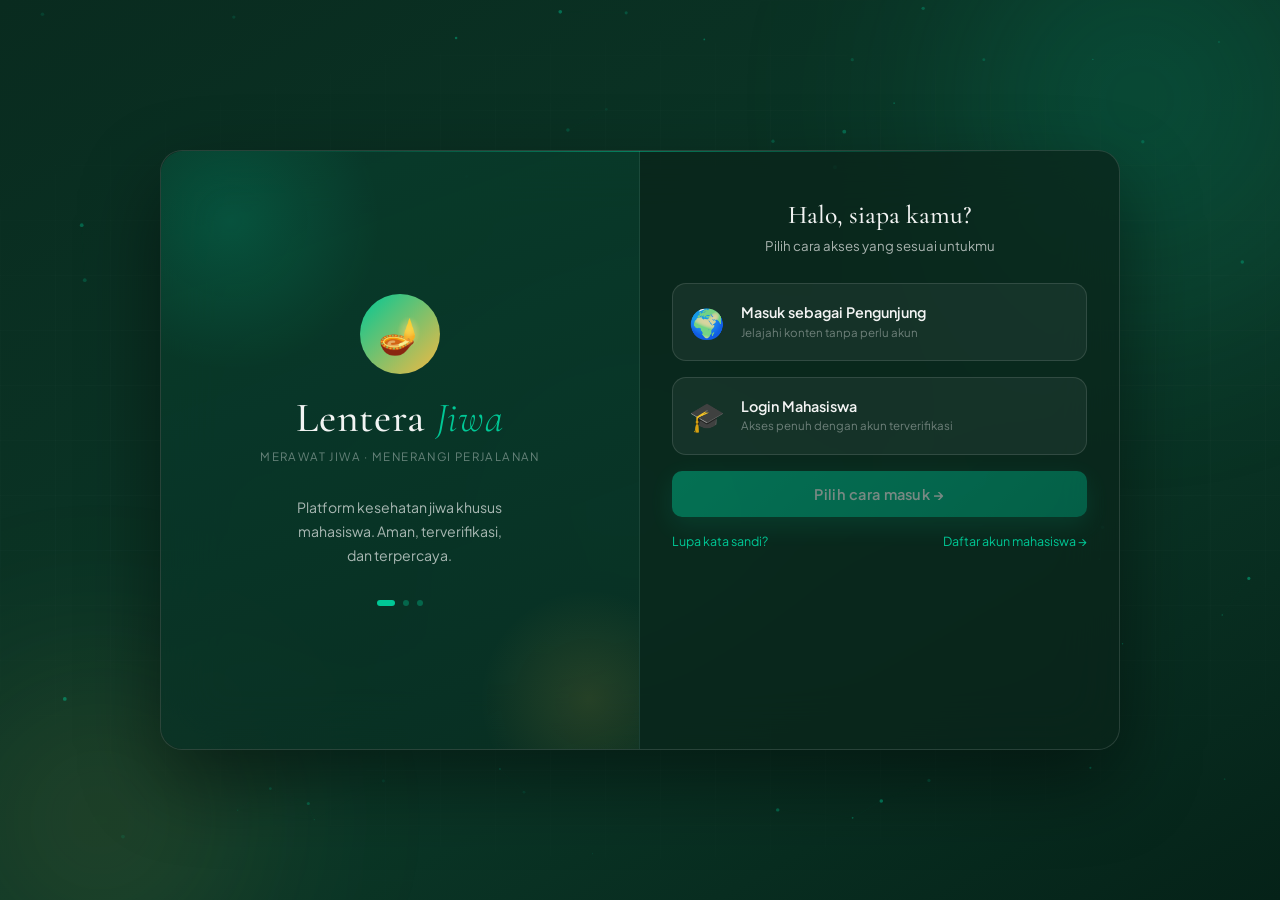
==== login.html @ 8a8cf1cc "Add: sistem auth localStorage - login, register, session" ====
<!DOCTYPE html>
<html lang="id">
<head>
<meta charset="UTF-8">
<meta name="viewport" content="width=device-width, initial-scale=1.0, maximum-scale=1.0">
<title>Lentera Jiwa — Portal Akses</title>
<link href="https://fonts.googleapis.com/css2?family=Cormorant+Garamond:ital,wght@0,300;0,500;0,600;1,300;1,500&family=Plus+Jakarta+Sans:wght@300;400;500;600&display=swap" rel="stylesheet">
<style>
*{box-sizing:border-box;margin:0;padding:0}
:root{
  --g1:#092b1f;--g2:#0b3828;--g3:#052218;
  --teal:#00c896;--teal2:#00a57d;--teal3:#00876a;
  --amber:#f5b942;--amber2:#e8a020;
  --glass:rgba(255,255,255,0.07);
  --glass2:rgba(255,255,255,0.12);
  --glass-border:rgba(255,255,255,0.13);
  --text-w:rgba(255,255,255,0.95);
  --text-w2:rgba(255,255,255,0.65);
  --text-w3:rgba(255,255,255,0.38);
  --inp-bg:rgba(255,255,255,0.07);
  --inp-border:rgba(255,255,255,0.16);
  --err:#ff6b6b;--ok:#4cd9a8;
  --r:22px;--r2:14px;--r3:10px;
  --shadow:0 32px 80px rgba(0,0,0,0.45);
}
html,body{min-height:100%;overflow-x:hidden}
body{font-family:'Plus Jakarta Sans',sans-serif;background:linear-gradient(150deg,var(--g1) 0%,var(--g2) 60%,var(--g3) 100%);min-height:100vh;color:var(--text-w);position:relative}

/* === BACKGROUND ORBS === */
.bg-wrap{position:fixed;inset:0;pointer-events:none;z-index:0;overflow:hidden}
.orb{position:absolute;border-radius:50%;filter:blur(90px);animation:orbF 14s ease-in-out infinite}
.o1{width:560px;height:560px;background:radial-gradient(circle,rgba(0,200,150,0.22),transparent 70%);top:-180px;right:-140px;animation-delay:0s}
.o2{width:420px;height:420px;background:radial-gradient(circle,rgba(245,185,66,0.16),transparent 70%);bottom:-130px;left:-110px;animation-delay:-5s}
.o3{width:320px;height:320px;background:radial-gradient(circle,rgba(0,165,125,0.14),transparent 70%);top:35%;left:35%;animation-delay:-9s}
@keyframes orbF{0%,100%{transform:translate(0,0) scale(1)}40%{transform:translate(40px,-25px) scale(1.06)}75%{transform:translate(-25px,35px) scale(0.96)}}
.grid-bg{position:fixed;inset:0;z-index:0;pointer-events:none;background-image:linear-gradient(rgba(255,255,255,0.022) 1px,transparent 1px),linear-gradient(90deg,rgba(255,255,255,0.022) 1px,transparent 1px);background-size:55px 55px;mask-image:radial-gradient(ellipse 75% 55% at 50% 50%,black 30%,transparent 100%)}
canvas#cvs{position:fixed;inset:0;z-index:0;pointer-events:none}
.leaves{position:fixed;inset:0;pointer-events:none;z-index:0;overflow:hidden}
.leaf{position:absolute;opacity:0;animation:leafDrop linear infinite}
@keyframes leafDrop{0%{opacity:0;transform:translateY(-40px) rotate(0deg) translateX(0)}8%{opacity:0.55}88%{opacity:0.25}100%{opacity:0;transform:translateY(105vh) rotate(380deg) translateX(50px)}}

/* === STAGE === */
.stage{position:relative;z-index:1;min-height:100vh;display:flex;align-items:center;justify-content:center;padding:2rem 1rem}

/* =============================================
   PERBAIKAN UTAMA: LAYOUT PC vs MOBILE
   ============================================= */

/* Mobile default: card kecil terpusat */
.card{
  width:100%;
  max-width:450px;
  background:rgba(10,35,26,0.72);
  backdrop-filter:blur(28px);-webkit-backdrop-filter:blur(28px);
  border:1px solid var(--glass-border);
  border-radius:var(--r);
  box-shadow:var(--shadow);
  overflow:hidden;
  position:relative;
  animation:cardIn .75s cubic-bezier(.34,1.4,.64,1) both;
}

/* PC/Laptop: layout 2 kolom — kiri branding, kanan form */
@media(min-width:900px){
  .stage{padding:2rem}
  .card{
    max-width:960px;
    display:grid;
    grid-template-columns:1fr 1fr;
    min-height:600px;
    overflow:visible;
  }
  /* Panel kiri: branding */
  .card-left{
    background:linear-gradient(160deg,rgba(0,200,150,0.13) 0%,rgba(0,135,106,0.08) 100%);
    border-right:1px solid rgba(255,255,255,0.08);
    border-radius:var(--r) 0 0 var(--r);
    display:flex;
    flex-direction:column;
    align-items:center;
    justify-content:center;
    padding:3rem 2.5rem;
    position:relative;
    overflow:hidden;
  }
  .card-left::before{
    content:'';position:absolute;top:-80px;left:-80px;
    width:300px;height:300px;
    background:radial-gradient(circle,rgba(0,200,150,0.18),transparent 70%);
    border-radius:50%;
  }
  .card-left::after{
    content:'';position:absolute;bottom:-60px;right:-60px;
    width:220px;height:220px;
    background:radial-gradient(circle,rgba(245,185,66,0.12),transparent 70%);
    border-radius:50%;
  }
  /* Panel kanan: form */
  .card-right{
    border-radius:0 var(--r) var(--r) 0;
    overflow:hidden;
    display:flex;
    flex-direction:column;
  }
  /* Sembunyikan logo-area di mobile pada layar PC */
  .logo-area{display:none}
  .card-left-content{
    position:relative;z-index:1;text-align:center;
  }
}

/* Mobile: sembunyikan card-left, tampilkan logo-area */
@media(max-width:899px){
  .card-left{display:none}
  .card-right{width:100%}
  .logo-area{display:block}
}

.card::before{content:'';position:absolute;top:0;left:10%;right:10%;height:1px;background:linear-gradient(90deg,transparent,var(--teal) 50%,transparent);opacity:.5;z-index:2}
@keyframes cardIn{from{opacity:0;transform:translateY(50px) scale(.93)}to{opacity:1;transform:none}}

/* === LOGO === */
.logo-area{text-align:center;padding:2.4rem 2rem 0}
.lamp-wrap{
  width:60px;height:60px;margin:0 auto .9rem;
  background:linear-gradient(135deg,var(--teal),var(--amber));
  border-radius:50%;display:flex;align-items:center;justify-content:center;
  font-size:1.7rem;box-shadow:0 0 0 0 rgba(0,200,150,0);
  animation:lampPulse 3s ease-in-out infinite;
}
@keyframes lampPulse{0%,100%{box-shadow:0 0 28px rgba(0,200,150,.3),0 0 0 0 rgba(0,200,150,.15)}50%{box-shadow:0 0 52px rgba(0,200,150,.5),0 0 0 12px rgba(0,200,150,.05)}}
.logo-t{font-family:'Cormorant Garamond',serif;font-size:2rem;font-weight:500;color:var(--text-w);letter-spacing:.02em}
.logo-t em{color:var(--teal);font-style:italic;font-weight:300}
.logo-s{font-size:.72rem;color:var(--text-w3);margin-top:.3rem;letter-spacing:.1em;text-transform:uppercase}

/* PC branding kiri */
.pc-lamp{
  width:80px;height:80px;margin:0 auto 1.2rem;
  background:linear-gradient(135deg,var(--teal),var(--amber));
  border-radius:50%;display:flex;align-items:center;justify-content:center;
  font-size:2.2rem;animation:lampPulse 3s ease-in-out infinite;
}
.pc-logo-t{font-family:'Cormorant Garamond',serif;font-size:2.6rem;font-weight:500;color:var(--text-w);letter-spacing:.02em;margin-bottom:.4rem}
.pc-logo-t em{color:var(--teal);font-style:italic;font-weight:300}
.pc-logo-s{font-size:.72rem;color:var(--text-w3);letter-spacing:.12em;text-transform:uppercase;margin-bottom:2rem}
.pc-tagline{font-size:.88rem;color:var(--text-w2);line-height:1.7;max-width:220px;margin:0 auto}
.pc-dots{display:flex;gap:8px;justify-content:center;margin-top:2rem}
.pc-dot{width:6px;height:6px;border-radius:50%;background:rgba(0,200,150,0.35)}
.pc-dot.a{background:var(--teal);width:18px;border-radius:3px}

/* =============================================
   PERBAIKAN UTAMA: TRANSISI SCREEN
   Solusi: overflow:hidden + height animasi, bukan position:absolute
   ============================================= */
.sw{
  position:relative;
  /* Tidak pakai overflow:hidden di sini agar transisi tidak cliping */
}

/* Container pembungkus untuk transisi */
.sc-wrap{
  width:100%;
  overflow:hidden; /* clip horizontal saat slide */
}

.sc{
  padding:1.7rem 2rem 2.2rem;
  width:100%;
  /* TIDAK pakai position:absolute — ini penyebab konten bertumpuk */
}

/* Animasi slide — dipakai via JS classList */
.sc.slide-out-left{
  animation:slideOutLeft 0.42s cubic-bezier(.77,0,.18,1) forwards;
}
.sc.slide-out-right{
  animation:slideOutRight 0.42s cubic-bezier(.77,0,.18,1) forwards;
}
.sc.slide-in-right{
  animation:slideInRight 0.42s cubic-bezier(.77,0,.18,1) forwards;
}
.sc.slide-in-left{
  animation:slideInLeft 0.42s cubic-bezier(.77,0,.18,1) forwards;
}

@keyframes slideOutLeft{
  from{transform:translateX(0);opacity:1}
  to{transform:translateX(-60px);opacity:0}
}
@keyframes slideOutRight{
  from{transform:translateX(0);opacity:1}
  to{transform:translateX(60px);opacity:0}
}
@keyframes slideInRight{
  from{transform:translateX(60px);opacity:0}
  to{transform:translateX(0);opacity:1}
}
@keyframes slideInLeft{
  from{transform:translateX(-60px);opacity:0}
  to{transform:translateX(0);opacity:1}
}

/* === TYPOGRAPHY === */
.sc-title{font-family:'Cormorant Garamond',serif;font-size:1.6rem;font-weight:500;color:var(--text-w);margin-bottom:.3rem}
.sc-sub{font-size:.83rem;color:var(--text-w2);margin-bottom:1.7rem;line-height:1.6}

/* === ROLE CARDS === */
.role-grid{display:grid;grid-template-columns:1fr 1fr;gap:12px;margin-bottom:1.5rem}
.rc{
  background:rgba(255,255,255,.05);border:1.5px solid rgba(255,255,255,.12);
  border-radius:var(--r2);padding:1.3rem .9rem;text-align:center;cursor:pointer;
  transition:all .35s cubic-bezier(.34,1.56,.64,1);position:relative;overflow:hidden;
}
.rc:hover{transform:translateY(-4px) scale(1.02);border-color:rgba(0,200,150,.35);background:rgba(0,200,150,.07)}
.rc.on{border-color:var(--teal);background:rgba(0,200,150,.1);transform:translateY(-5px) scale(1.03)}
.rc-badge{position:absolute;top:9px;right:9px;width:20px;height:20px;background:var(--teal);border-radius:50%;display:flex;align-items:center;justify-content:center;font-size:.6rem;color:#fff;font-weight:700;opacity:0;transform:scale(0);transition:all .3s cubic-bezier(.34,1.56,.64,1)}
.rc.on .rc-badge{opacity:1;transform:scale(1)}
.rc-ico{font-size:2rem;display:block;margin-bottom:.5rem;transition:transform .3s cubic-bezier(.34,1.56,.64,1)}
.rc:hover .rc-ico,.rc.on .rc-ico{transform:scale(1.18) rotate(-6deg)}
.rc-name{font-size:.9rem;font-weight:600;color:var(--text-w);display:block}
.rc-desc{font-size:.71rem;color:var(--text-w3);display:block;margin-top:.3rem;line-height:1.4}

/* === INFO PILL === */
.pill{
  background:rgba(0,200,150,.07);border:1px solid rgba(0,200,150,.2);
  border-radius:var(--r3);padding:.75rem 1rem;
  font-size:.81rem;color:rgba(0,200,150,.9);line-height:1.55;
  margin-bottom:1.3rem;
  animation:fadePill .35s ease both;
}
@keyframes fadePill{from{opacity:0;transform:translateY(-6px)}to{opacity:1;transform:none}}

/* === SINGLE ROLE CARD (hanya pengunjung di welcome) === */
.role-single{
  background:rgba(255,255,255,.05);border:1.5px solid rgba(255,255,255,.12);
  border-radius:var(--r2);padding:1.2rem 1rem;cursor:pointer;
  transition:all .35s cubic-bezier(.34,1.56,.64,1);position:relative;
  display:flex;align-items:center;gap:1rem;margin-bottom:1rem;
}
.role-single:hover{border-color:rgba(0,200,150,.35);background:rgba(0,200,150,.07)}
.role-single.on{border-color:var(--teal);background:rgba(0,200,150,.1)}
.role-single-ico{font-size:1.8rem;flex-shrink:0}
.role-single-text .rc-name{display:block;font-size:.9rem;font-weight:600;color:var(--text-w)}
.role-single-text .rc-desc{display:block;font-size:.72rem;color:var(--text-w3);margin-top:.2rem;line-height:1.4}
.role-single .rc-badge{top:50%;right:12px;transform:translateY(-50%) scale(0)}
.role-single.on .rc-badge{transform:translateY(-50%) scale(1);opacity:1}

/* === BUTTONS === */
.btn{
  width:100%;padding:.88rem;border:none;border-radius:var(--r3);
  font-family:'Plus Jakarta Sans',sans-serif;font-size:.91rem;font-weight:600;
  cursor:pointer;transition:all .28s cubic-bezier(.34,1.56,.64,1);
  letter-spacing:.02em;position:relative;overflow:hidden;
}
.btn:disabled{opacity:.45;cursor:not-allowed;transform:none!important}
.btn-p{background:linear-gradient(135deg,var(--teal),var(--teal2));color:#fff;box-shadow:0 8px 24px rgba(0,200,150,.28)}
.btn-p:not(:disabled):hover{transform:translateY(-2px);box-shadow:0 14px 36px rgba(0,200,150,.4)}
.btn-p:not(:disabled):active{transform:scale(.97)}
.btn-g{background:rgba(255,255,255,.07);border:1.5px solid rgba(255,255,255,.14);color:var(--text-w2)}
.btn-g:hover{border-color:rgba(0,200,150,.4);color:var(--text-w);background:rgba(255,255,255,.11)}
.btn-a{background:linear-gradient(135deg,var(--amber),var(--amber2));color:#1c1200;font-weight:700}
.btn-a:not(:disabled):hover{transform:translateY(-2px);box-shadow:0 14px 36px rgba(245,185,66,.38)}
.btn-a:not(:disabled):active{transform:scale(.97)}
.btn-row{display:flex;gap:10px}
.btn-row .btn{flex:1}

/* Ripple */
.ripple-el{position:absolute;border-radius:50%;background:rgba(255,255,255,.25);transform:scale(0);animation:rpl .65s linear;pointer-events:none}
@keyframes rpl{to{transform:scale(5);opacity:0}}

/* === FORM === */
.fg{margin-bottom:1rem}
.lbl{display:block;font-size:.74rem;font-weight:600;color:var(--text-w2);margin-bottom:5px;letter-spacing:.05em;text-transform:uppercase}
.iw{position:relative}
.iw input,.iw select{
  width:100%;padding:.72rem 1rem;
  background:var(--inp-bg);border:1.5px solid var(--inp-border);
  border-radius:var(--r3);font-family:'Plus Jakarta Sans',sans-serif;
  font-size:.88rem;color:var(--text-w);outline:none;
  transition:all .22s ease;-webkit-appearance:none;appearance:none;
}
.iw input::placeholder{color:var(--text-w3)}
.iw input:focus,.iw select:focus{border-color:var(--teal);background:rgba(0,200,150,.06);box-shadow:0 0 0 3px rgba(0,200,150,.14)}
.iw input.e{border-color:var(--err)}
.iw input.o{border-color:var(--ok)}
.ico{position:absolute;right:.85rem;top:50%;transform:translateY(-50%);cursor:pointer;color:var(--text-w3);font-size:.88rem;user-select:none;transition:color .2s}
.ico:hover{color:var(--text-w2)}
.fs{font-size:.72rem;margin-top:3px;min-height:13px;transition:all .2s}
.fs.ok{color:var(--ok)}.fs.err{color:var(--err)}.fs.info{color:var(--text-w3)}

/* grid 2 cols */
.g2{display:grid;grid-template-columns:1fr 1fr;gap:10px}
.g2 .fg{margin-bottom:0}

/* password bar */
.pw-bar{height:3px;background:rgba(255,255,255,.08);border-radius:3px;margin-top:7px;overflow:hidden}
.pw-fill{height:100%;width:0;border-radius:3px;transition:width .4s,background .4s}
.pw-lbl{font-size:.68rem;color:var(--text-w3);margin-top:3px}

/* captcha */
.cap-row{display:flex;align-items:center;gap:12px;background:rgba(255,255,255,.04);border:1.5px solid var(--inp-border);border-radius:var(--r3);padding:.7rem 1rem;margin-bottom:1rem}
.cap-box{width:22px;height:22px;border-radius:5px;border:2px solid rgba(0,200,150,.6);cursor:pointer;display:flex;align-items:center;justify-content:center;transition:all .25s cubic-bezier(.34,1.56,.64,1);flex-shrink:0}
.cap-box.on{background:var(--teal);border-color:var(--teal);transform:scale(1.12)}
.cap-box.on::after{content:'✓';color:#fff;font-size:.72rem;font-weight:700}
.cap-txt{font-size:.81rem;color:var(--text-w2);flex:1}
.cap-logo{font-size:.62rem;color:var(--text-w3);line-height:1.4;text-align:right}

/* math cap */
.math-c{display:flex;align-items:center;gap:10px;background:rgba(255,255,255,.04);border:1.5px solid var(--inp-border);border-radius:var(--r3);padding:.6rem 1rem;margin-bottom:1rem}
.math-q{font-weight:600;font-size:.95rem;color:var(--teal);font-family:'Cormorant Garamond',serif;font-size:1.1rem}
.math-c input{width:60px!important;text-align:center;font-weight:700}
.ref{background:none;border:none;cursor:pointer;color:var(--teal2);font-size:1.1rem;padding:0;transition:transform .4s cubic-bezier(.34,1.56,.64,1)}
.ref:hover{transform:rotate(200deg)}

/* step bar */
.sbar{display:flex;align-items:center;margin-bottom:1.3rem}
.sd{width:25px;height:25px;border-radius:50%;border:2px solid rgba(255,255,255,.18);color:var(--text-w3);font-size:.7rem;font-weight:600;display:flex;align-items:center;justify-content:center;flex-shrink:0;transition:all .4s cubic-bezier(.34,1.56,.64,1)}
.sd.act{border-color:var(--teal);color:var(--teal);background:rgba(0,200,150,.1);transform:scale(1.12)}
.sd.dn{border-color:var(--teal);background:var(--teal);color:#fff}
.sl{flex:1;height:2px;background:rgba(255,255,255,.08);transition:background .5s}
.sl.dn{background:var(--teal)}

/* gender */
.gend-row{display:flex;gap:8px}
.gopt{flex:1;border:1.5px solid rgba(255,255,255,.13);border-radius:var(--r3);padding:.5rem .3rem;text-align:center;cursor:pointer;font-size:.8rem;color:var(--text-w2);transition:all .25s cubic-bezier(.34,1.56,.64,1);user-select:none}
.gopt:hover{border-color:rgba(0,200,150,.35);background:rgba(0,200,150,.06)}
.gopt.on{border-color:var(--teal);background:rgba(0,200,150,.1);color:var(--teal);font-weight:600}

/* dropdown */
.dw{position:relative}
.dl{position:absolute;top:calc(100% + 4px);left:0;right:0;background:#082218;border:1.5px solid rgba(0,200,150,.25);border-radius:var(--r3);max-height:185px;overflow-y:auto;z-index:200;display:none;box-shadow:0 16px 40px rgba(0,0,0,.4);animation:fadePill .2s ease}
.dl.open{display:block}
.di{padding:.52rem .9rem;font-size:.83rem;cursor:pointer;color:var(--text-w2);transition:all .15s}
.di:hover{background:rgba(0,200,150,.1);color:var(--text-w)}
.dem{padding:.7rem;text-align:center;font-size:.78rem;color:var(--text-w3)}
.dl::-webkit-scrollbar{width:3px}.dl::-webkit-scrollbar-thumb{background:var(--teal2);border-radius:4px}

/* file upload */
.fzone{border:2px dashed rgba(255,255,255,.13);border-radius:var(--r3);padding:1.4rem;text-align:center;cursor:pointer;transition:all .25s;background:rgba(255,255,255,.03);position:relative}
.fzone:hover,.fzone.drag{border-color:var(--teal);background:rgba(0,200,150,.06)}
.fzone input{position:absolute;inset:0;opacity:0;cursor:pointer}
.fzi{font-size:1.7rem;margin-bottom:5px;display:block}
.fzl{font-size:.82rem;color:var(--text-w2)}
.fzh{font-size:.7rem;color:var(--text-w3);margin-top:3px}
.fprev{display:none;margin-top:8px;background:rgba(0,200,150,.07);border-radius:var(--r3);padding:6px 10px;font-size:.77rem;color:var(--ok);align-items:center;gap:6px}

/* otp */
.otp-row{display:flex;gap:8px;justify-content:center;margin:.8rem 0}
.oti{width:44px!important;height:48px;text-align:center;font-size:1.15rem;font-weight:700;padding:0!important;border:2px solid rgba(255,255,255,.14)!important}
.oti:focus{border-color:var(--teal)!important}

/* checkbox */
.ckrow{display:flex;gap:9px;align-items:flex-start;margin-bottom:.9rem}
.ckrow input[type=checkbox]{width:16px;height:16px;accent-color:var(--teal);flex-shrink:0;margin-top:2px;cursor:pointer}
.ckrow label{font-size:.78rem;color:var(--text-w2);cursor:pointer}
.ckrow a{color:var(--teal);text-decoration:none}

/* select */
.iw select{background-image:url("data:image/svg+xml,%3Csvg xmlns='http://www.w3.org/2000/svg' width='10' height='6'%3E%3Cpath d='M0 0l5 6 5-6z' fill='rgba(255,255,255,0.38)'/%3E%3C/svg%3E");background-repeat:no-repeat;background-position:right 11px center;padding-right:2.3rem}
select option{background:#082218;color:#fff}

/* notif */
.nf{padding:.68rem 1rem;border-radius:var(--r3);font-size:.8rem;margin-bottom:.9rem;display:none;animation:fadePill .3s ease}
.nf.show{display:block}
.nf.ok{background:rgba(76,217,168,.09);color:var(--ok);border:1px solid rgba(76,217,168,.22)}
.nf.err{background:rgba(255,107,107,.09);color:var(--err);border:1px solid rgba(255,107,107,.22)}

/* divider */
.div{display:flex;align-items:center;gap:10px;margin:1.1rem 0;color:var(--text-w3);font-size:.76rem}
.div::before,.div::after{content:'';flex:1;height:1px;background:rgba(255,255,255,.09)}

/* success */
.suc{text-align:center;padding:1.5rem 0 .5rem}
.suc-ic{width:70px;height:70px;border-radius:50%;background:linear-gradient(135deg,var(--teal),var(--teal2));display:inline-flex;align-items:center;justify-content:center;font-size:1.9rem;margin-bottom:1.1rem;box-shadow:0 0 45px rgba(0,200,150,.45);animation:lampPulse 2s infinite}
.suc-t{font-family:'Cormorant Garamond',serif;font-size:1.75rem;font-weight:500;color:var(--text-w);margin-bottom:.5rem}
.suc-m{font-size:.83rem;color:var(--text-w2);line-height:1.7;margin-bottom:1.5rem}

/* links */
.lnks{display:flex;justify-content:space-between;align-items:center;margin-top:1.1rem;font-size:.78rem}
.lnks a{color:var(--teal);cursor:pointer;text-decoration:none;transition:opacity .2s}
.lnks a:hover{opacity:.7;text-decoration:underline}
.lnk{color:var(--teal);cursor:pointer;text-decoration:none;font-size:.79rem;transition:opacity .2s}
.lnk:hover{opacity:.7}

/* === RESPONSIVE MOBILE === */
@media(max-width:480px){
  .stage{padding:1rem .4rem;align-items:flex-start;padding-top:3rem}
  .card{max-width:100%;border-radius:20px}
  .sc{padding:1.3rem 1.3rem 1.7rem}
  .logo-area{padding:1.8rem 1.3rem 0}
  .logo-t{font-size:1.75rem}
  .lamp-wrap{width:52px;height:52px;font-size:1.5rem}
  .role-grid{gap:9px}
  .rc{padding:1rem .75rem}
  .g2{grid-template-columns:1fr}
  .gend-row{flex-wrap:wrap}
  .otp-row{gap:6px}
  .oti{width:38px!important;height:42px}
  .btn-row{flex-direction:column}
  .lnks{flex-direction:column;gap:9px;text-align:center}
}
@media(min-width:481px) and (max-width:899px){
  .card{max-width:430px}
  .stage{padding:1.5rem .75rem}
  .oti{width:40px!important;height:44px}
}
</style>
</head>
<body>

<!-- BG -->
<div class="bg-wrap">
  <div class="orb o1"></div><div class="orb o2"></div><div class="orb o3"></div>
</div>
<div class="grid-bg"></div>
<canvas id="cvs"></canvas>
<div class="leaves" id="leaves"></div>

<div class="stage">
<div class="card" id="mainCard">

  <!-- PANEL KIRI: Hanya tampil di PC -->
  <div class="card-left">
    <div class="card-left-content">
      <div class="pc-lamp">🪔</div>
      <div class="pc-logo-t">Lentera <em>Jiwa</em></div>
      <div class="pc-logo-s">Merawat Jiwa · Menerangi Perjalanan</div>
      <p class="pc-tagline">Platform kesehatan jiwa khusus mahasiswa. Aman, terverifikasi, dan terpercaya.</p>
      <div class="pc-dots">
        <div class="pc-dot a"></div>
        <div class="pc-dot"></div>
        <div class="pc-dot"></div>
      </div>
    </div>
  </div>

  <!-- PANEL KANAN: Form -->
  <div class="card-right">

    <!-- Logo: Hanya tampil di Mobile -->
    <div class="logo-area">
      <div class="lamp-wrap">🪔</div>
      <div class="logo-t">Lentera <em>Jiwa</em></div>
      <div class="logo-s">Merawat Jiwa · Menerangi Perjalanan</div>
    </div>

    <!-- Wrapper transisi — satu screen aktif sekaligus -->
    <div class="sc-wrap" id="scWrap">

      <!-- ===== WELCOME ===== -->
      <div class="sc" id="scW">
        <div style="height:1.3rem"></div>
        <div class="sc-title" style="text-align:center">Halo, siapa kamu?</div>
        <div class="sc-sub" style="text-align:center">Pilih cara akses yang sesuai untukmu</div>

        <!-- Pengunjung: tombol langsung masuk tanpa role card -->
        <div class="role-single" id="rcG" onclick="pickRole('guest')">
          <div class="rc-badge">✓</div>
          <span class="role-single-ico">🌍</span>
          <div class="role-single-text">
            <span class="rc-name">Masuk sebagai Pengunjung</span>
            <span class="rc-desc">Jelajahi konten tanpa perlu akun</span>
          </div>
        </div>

        <!-- Mahasiswa: perlu login -->
        <div class="role-single" id="rcM" onclick="pickRole('mhs')">
          <div class="rc-badge">✓</div>
          <span class="role-single-ico">🎓</span>
          <div class="role-single-text">
            <span class="rc-name">Login Mahasiswa</span>
            <span class="rc-desc">Akses penuh dengan akun terverifikasi</span>
          </div>
        </div>

        <div class="pill" id="wPill" style="display:none"></div>

        <button class="btn btn-p" id="wBtn" onclick="wAction()" disabled>Pilih cara masuk →</button>

        <div class="lnks" style="margin-top:1rem">
          <a onclick="go('scForgot','r')">Lupa kata sandi?</a>
          <a onclick="go('scR1','r')">Daftar akun mahasiswa →</a>
        </div>
      </div>

      <!-- ===== LOGIN MAHASISWA ===== -->
      <div class="sc" id="scL" style="display:none">
        <div style="display:flex;align-items:center;gap:10px;margin-bottom:1.1rem">
          <a onclick="go('scW','l')" style="color:var(--text-w3);cursor:pointer;font-size:1rem;line-height:1">←</a>
          <div style="font-size:.7rem;color:var(--text-w3);letter-spacing:.08em;text-transform:uppercase">Login Mahasiswa</div>
        </div>
        <div class="sc-title" style="font-size:1.35rem">Selamat Datang Kembali</div>
        <div class="sc-sub">Masuk dengan akun mahasiswa terverifikasi</div>
        <div class="nf" id="lNf"></div>

        <div class="fg">
          <label class="lbl">Username / Email</label>
          <div class="iw"><input type="text" id="lU" placeholder="username atau email@domain.com"></div>
        </div>
        <div class="fg">
          <label class="lbl">Kata Sandi</label>
          <div class="iw">
            <input type="password" id="lP" placeholder="••••••••" style="padding-right:2.8rem">
            <span class="ico" onclick="tPw('lP',this)">👁</span>
          </div>
        </div>
        <div class="cap-row">
          <div class="cap-box" id="lCap" onclick="tCap('lCap')"></div>
          <span class="cap-txt">Saya bukan robot</span>
          <div class="cap-logo">reCAPTCHA<br><small style="font-size:.57rem">Privasi · Ketentuan</small></div>
        </div>
        <button class="btn btn-p" onclick="doLogin()">Masuk ke Akun 🔐</button>
        <div class="div">atau</div>
        <button class="btn btn-g" onclick="go('scR1','r')" style="font-size:.83rem">Belum punya akun? Daftar Sekarang</button>
        <div style="text-align:center;margin-top:.9rem">
          <a onclick="go('scForgot','r')" class="lnk">Lupa kata sandi?</a>
        </div>
      </div>

      <!-- ===== FORGOT ===== -->
      <div class="sc" id="scForgot" style="display:none">
        <div style="text-align:center;font-size:2.2rem;margin-bottom:.7rem;margin-top:.5rem">🔑</div>
        <div class="sc-title" style="text-align:center;font-size:1.3rem">Lupa Kata Sandi?</div>
        <div class="sc-sub" style="text-align:center">Kami kirimkan tautan pemulihan ke email Anda</div>
        <div class="nf" id="fNf"></div>
        <div class="fg">
          <label class="lbl">Alamat Email</label>
          <div class="iw"><input type="email" id="fE" placeholder="email@domain.com"></div>
        </div>
        <div class="cap-row">
          <div class="cap-box" id="fCap" onclick="tCap('fCap')"></div>
          <span class="cap-txt">Saya bukan robot</span>
          <div class="cap-logo">reCAPTCHA<br><small style="font-size:.57rem">Privasi · Ketentuan</small></div>
        </div>
        <button class="btn btn-p" onclick="doForgot()">Kirim Tautan Pemulihan</button>
        <div style="text-align:center;margin-top:.9rem">
          <a onclick="go('scW','l')" class="lnk">← Kembali ke halaman masuk</a>
        </div>
      </div>

      <!-- ===== REG STEP 1: Info Pribadi ===== -->
      <div class="sc" id="scR1" style="display:none">
        <div style="display:flex;align-items:center;gap:10px;margin-bottom:.8rem">
          <a onclick="go('scW','l')" style="color:var(--text-w3);cursor:pointer;font-size:1rem">←</a>
          <div style="font-size:.7rem;color:var(--text-w3);letter-spacing:.08em;text-transform:uppercase">Pendaftaran Mahasiswa</div>
        </div>
        <div class="sbar" id="sb1"></div>
        <div class="sc-title" style="font-size:1.2rem">Info Pribadi</div>
        <div class="sc-sub" style="font-size:.8rem;margin-bottom:1.1rem">Langkah 1 dari 3 — Data diri kamu</div>
        <div class="nf" id="r1Nf"></div>

        <div class="fg">
          <label class="lbl">Username *</label>
          <div class="iw">
            <input type="text" id="rU" placeholder="min. 4 karakter (huruf, angka, _)" oninput="chkUser(this)" style="padding-right:2.5rem">
            <span class="ico" id="uIco">🔍</span>
          </div>
          <div class="fs info" id="uSt">Pilih username yang unik</div>
        </div>
        <div class="fg">
          <label class="lbl">Nama Lengkap *</label>
          <div class="iw"><input type="text" id="rN" placeholder="Sesuai identitas resmi"></div>
        </div>
        <div class="g2">
          <div class="fg">
            <label class="lbl">Tempat Tinggal *</label>
            <div class="iw"><input type="text" id="rK" placeholder="Kota / Kabupaten"></div>
          </div>
          <div class="fg">
            <label class="lbl">Usia *</label>
            <div class="iw"><input type="number" id="rA" placeholder="Tahun" min="15" max="80"></div>
          </div>
        </div>
        <div class="fg">
          <label class="lbl">Jenis Kelamin *</label>
          <div class="gend-row">
            <div class="gopt" onclick="pickG(this,'L')">Laki-laki</div>
            <div class="gopt" onclick="pickG(this,'P')">Perempuan</div>
            <div class="gopt" onclick="pickG(this,'X')">Lainnya</div>
          </div>
        </div>

        <div class="fg">
          <label class="lbl">Universitas *</label>
          <div class="dw">
            <div class="iw"><input type="text" id="univS" placeholder="Ketik nama universitas..." oninput="sUniv(this.value)" onfocus="oUniv()" autocomplete="off"></div>
            <input type="hidden" id="univV">
            <div class="dl" id="univDD"></div>
          </div>
          <div class="fs info" id="univSt"></div>
        </div>
        <div class="g2">
          <div class="fg">
            <label class="lbl">Semester *</label>
            <div class="iw">
              <select id="rSem"><option value="">-- Pilih --</option>
                <option>1</option><option>2</option><option>3</option><option>4</option>
                <option>5</option><option>6</option><option>7</option><option>8</option><option>9+</option>
              </select>
            </div>
          </div>
          <div class="fg">
            <label class="lbl">NIM *</label>
            <div class="iw"><input type="text" id="rNIM" placeholder="No. Induk Mhs."></div>
          </div>
        </div>

        <div class="btn-row" style="margin-top:.6rem">
          <button class="btn btn-g" onclick="go('scW','l')" style="flex:.35">← Batal</button>
          <button class="btn btn-p" onclick="v1()" style="flex:1">Lanjutkan →</button>
        </div>
        <div style="text-align:center;margin-top:.8rem;font-size:.77rem;color:var(--text-w3)">Sudah punya akun? <a onclick="go('scL','l')" class="lnk">Masuk di sini</a></div>
      </div>

      <!-- ===== REG STEP 2: Keamanan & Kontak ===== -->
      <div class="sc" id="scR2" style="display:none">
        <div class="sbar" id="sb2"></div>
        <div class="sc-title" style="font-size:1.2rem">Keamanan & Kontak</div>
        <div class="sc-sub" style="font-size:.8rem;margin-bottom:1.1rem">Langkah 2 dari 3</div>
        <div class="nf" id="r2Nf"></div>

        <div class="fg">
          <label class="lbl">Kata Sandi *</label>
          <div class="iw">
            <input type="password" id="rP" placeholder="Min. 8 karakter" oninput="chkStr(this)" style="padding-right:2.5rem">
            <span class="ico" onclick="tPw('rP',this)">👁</span>
          </div>
          <div class="pw-bar"><div class="pw-fill" id="pwF"></div></div>
          <div class="pw-lbl" id="pwL">Belum diisi</div>
        </div>
        <div class="fg">
          <label class="lbl">Ulangi Kata Sandi *</label>
          <div class="iw">
            <input type="password" id="rPC" placeholder="Ketik ulang" oninput="chkMatch(this)" style="padding-right:2.5rem">
            <span class="ico" onclick="tPw('rPC',this)">👁</span>
          </div>
          <div class="fs info" id="pmSt"></div>
        </div>
        <div class="fg">
          <label class="lbl">Email *</label>
          <div class="iw"><input type="email" id="rE" placeholder="email@domain.com" oninput="vE(this)"></div>
          <div class="fs info" id="eSt"></div>
        </div>
        <div class="fg">
          <label class="lbl">Nomor Telepon *</label>
          <div class="iw"><input type="tel" id="rPh" placeholder="08xx-xxxx-xxxx" oninput="vPh(this)" maxlength="16"></div>
          <div class="fs info" id="phSt"></div>
        </div>

        <div class="btn-row" style="margin-top:.6rem">
          <button class="btn btn-g" onclick="goR(1)" style="flex:.35">← Kembali</button>
          <button class="btn btn-p" onclick="v2()" style="flex:1">Lanjutkan →</button>
        </div>
      </div>

      <!-- ===== REG STEP 3: Verifikasi ===== -->
      <div class="sc" id="scR3" style="display:none">
        <div class="sbar" id="sb3"></div>
        <div class="sc-title" style="font-size:1.2rem">Verifikasi & Selesai</div>
        <div class="sc-sub" style="font-size:.8rem;margin-bottom:1.1rem">Langkah 3 dari 3</div>
        <div class="nf" id="r3Nf"></div>

        <div style="background:rgba(0,200,150,.06);border:1px solid rgba(0,200,150,.2);border-radius:var(--r3);padding:.85rem 1rem;margin-bottom:1rem">
          <p style="font-size:.77rem;color:var(--teal);font-weight:600;margin-bottom:3px">📧 Kode OTP Email</p>
          <p style="font-size:.72rem;color:var(--text-w3);margin-bottom:9px">Kode 6 digit dikirim ke email Anda</p>
          <div class="otp-row">
            <input class="iw oti" type="text" maxlength="1" oninput="oN(this,0)">
            <input class="iw oti" type="text" maxlength="1" oninput="oN(this,1)">
            <input class="iw oti" type="text" maxlength="1" oninput="oN(this,2)">
            <input class="iw oti" type="text" maxlength="1" oninput="oN(this,3)">
            <input class="iw oti" type="text" maxlength="1" oninput="oN(this,4)">
            <input class="iw oti" type="text" maxlength="1" oninput="oN(this,5)">
          </div>
          <p style="font-size:.7rem;color:var(--text-w3)">Tidak terima? <a onclick="resOtp()" style="color:var(--teal);cursor:pointer">Kirim ulang</a></p>
        </div>

        <!-- Upload KTM -->
        <div class="fg">
          <label class="lbl">Foto KTM *</label>
          <div class="fzone" id="ktmZ">
            <input type="file" id="ktmF" accept="image/jpeg,image/png,image/webp,.pdf" onchange="hFile(this)">
            <span class="fzi">📷</span>
            <p class="fzl">Klik atau seret foto KTM</p>
            <p class="fzh">JPG, PNG, PDF · Maks. 5 MB</p>
          </div>
          <div class="fprev" id="fPrev">📎 <span id="fNm"></span><span id="fSz" style="color:var(--text-w3)"></span></div>
          <div class="fs info" id="fSt"></div>
        </div>

        <label class="lbl" style="margin-bottom:5px;display:block">Verifikasi Keamanan *</label>
        <div class="math-c">
          <span class="math-q" id="mQ"></span>
          <span style="font-size:.85rem;color:var(--text-w3)"> = </span>
          <div class="iw"><input type="text" id="mA" placeholder="?" style="width:60px;text-align:center;font-weight:700"></div>
          <button class="ref" onclick="gMath()" type="button">↻</button>
        </div>

        <div class="ckrow">
          <input type="checkbox" id="tCk">
          <label for="tCk">Saya menyetujui <a href="#">Syarat & Ketentuan</a> dan <a href="#">Kebijakan Privasi</a> Lentera Jiwa</label>
        </div>

        <div class="btn-row" style="margin-top:.5rem">
          <button class="btn btn-g" onclick="goR(2)" style="flex:.35">← Kembali</button>
          <button class="btn btn-a" onclick="subReg()" style="flex:1">✨ Daftar Sekarang</button>
        </div>
      </div>

      <!-- ===== SUCCESS ===== -->
      <div class="sc" id="scSuc" style="display:none">
        <div class="suc">
          <div class="suc-ic">✓</div>
          <div class="suc-t">Berhasil! 🎉</div>
          <p class="suc-m" id="sucM"></p>
          <button class="btn btn-p" onclick="go('scW','l');resetAll()" style="max-width:240px;margin:0 auto">Masuk Sekarang →</button>
          <p style="font-size:.72rem;color:var(--text-w3);margin-top:.9rem">Periksa email untuk tautan aktivasi akun</p>
        </div>
      </div>

    </div><!-- /sc-wrap -->
  </div><!-- /card-right -->
</div><!-- /card -->
</div><!-- /stage -->

<script src="js/auth.js"></script>
<script>
// ===== STATE =====
let cur = 'scW';
let wRole = null;
let gen = '';
let mA2 = 0, mB2 = 0, mOp = '';
const caps = {};
const TAKEN = ['admin','user','test','mahasiswa','root','support','info'];
const UNIVS = [
  'Universitas Indonesia','Universitas Gadjah Mada','Institut Teknologi Bandung',
  'Universitas Brawijaya','Universitas Diponegoro','Institut Pertanian Bogor',
  'Universitas Airlangga','Universitas Padjadjaran','Universitas Hasanuddin',
  'Universitas Andalas','Universitas Negeri Padang','Universitas Bung Hatta',
  'Universitas Muhammadiyah Sumatera Barat','STMIK Indonesia Padang',
  'Universitas Putra Indonesia YPTK','Universitas Ekasakti','Universitas Dharma Andalas',
  'Institut Teknologi Padang','UIN Imam Bonjol Padang','Universitas Riau',
  'Universitas Sriwijaya','Universitas Lampung','Universitas Sumatera Utara',
  'Universitas Negeri Semarang','Universitas Jember','Universitas Udayana',
  'Universitas Mataram','Universitas Sam Ratulangi','Universitas Pattimura',
  'Universitas Tanjungpura','Universitas Bengkulu','Universitas Jambi'
];

// =============================================
// PERBAIKAN INTI: Sistem Transisi yang Benar
// Tidak ada position:absolute bertumpuk
// =============================================
let isAnimating = false;

function go(id, dir) {
  if (id === cur || isAnimating) return;
  const curEl = document.getElementById(cur);
  const nextEl = document.getElementById(id);
  if (!curEl || !nextEl) return;

  isAnimating = true;

  // Tampilkan elemen berikutnya TAPI sembunyikan dulu via opacity
  nextEl.style.display = '';
  nextEl.style.visibility = 'hidden';
  nextEl.style.position = 'absolute';
  nextEl.style.top = '0';
  nextEl.style.left = '0';
  nextEl.style.width = '100%';

  // Saat animasi keluar selesai, tampilkan yang baru
  const outClass = dir === 'r' ? 'slide-out-left' : 'slide-out-right';
  const inClass  = dir === 'r' ? 'slide-in-right'  : 'slide-in-left';

  curEl.classList.add(outClass);

  setTimeout(() => {
    // Sembunyikan yang lama
    curEl.style.display = 'none';
    curEl.classList.remove(outClass);

    // Reset posisi elemen baru dan tampilkan
    nextEl.style.visibility = '';
    nextEl.style.position = '';
    nextEl.style.top = '';
    nextEl.style.left = '';
    nextEl.style.width = '';
    nextEl.classList.add(inClass);

    setTimeout(() => {
      nextEl.classList.remove(inClass);
      isAnimating = false;
    }, 430);

  }, 420);

  cur = id;
}

// ===== WELCOME ROLE =====
function pickRole(r) {
  wRole = r;
  document.getElementById('rcG').classList.toggle('on', r === 'guest');
  document.getElementById('rcM').classList.toggle('on', r === 'mhs');
  const pill = document.getElementById('wPill');
  pill.style.display = '';
  pill.innerHTML = r === 'guest'
    ? '🌍 Sebagai <strong>Pengunjung</strong>, Anda langsung masuk ke halaman utama tanpa perlu akun.'
    : '🎓 Sebagai <strong>Mahasiswa</strong>, silakan login dengan akun terverifikasi.';
  const btn = document.getElementById('wBtn');
  btn.disabled = false;
  btn.textContent = r === 'guest' ? '🌿 Masuk sebagai Pengunjung' : '🔐 Login Mahasiswa';
  btn.className = r === 'guest' ? 'btn btn-p' : 'btn btn-a';
}

function wAction() {
  if (!wRole) return;
  if (wRole === 'guest') {
    const c = document.getElementById('mainCard');
    c.style.transition = 'all .45s cubic-bezier(.34,1.56,.64,1)';
    c.style.transform = 'scale(0.96)';
    c.style.opacity = '0.6';
    setTimeout(() => {
      c.style.transform = '';
      c.style.opacity = '';
      alert('🌿 Selamat datang, Pengunjung!\n\nAnda akan dialihkan ke halaman utama.');
    }, 400);
  } else {
    go('scL', 'r');
  }
}

// ===== CAPTCHA =====
function tCap(id) {
  caps[id] = !caps[id];
  document.getElementById(id).classList.toggle('on', !!caps[id]);
}

// ===== SHOW/HIDE PW =====
function tPw(id, ic) {
  const el = document.getElementById(id);
  el.type = el.type === 'password' ? 'text' : 'password';
  ic.textContent = el.type === 'text' ? '🙈' : '👁';
}

// ===== LOGIN =====
function doLogin() {
  const nf = document.getElementById('lNf');
  const u = g('lU'), p = g('lP');
  if (!u || !p) { sN(nf, 'err', 'Harap isi username dan kata sandi.'); return; }
  if (!caps['lCap']) { sN(nf, 'err', 'Selesaikan verifikasi reCAPTCHA terlebih dahulu.'); return; }
  const res = LJ_AUTH.login(u, p);
  if (!res.ok) { sN(nf, 'err', res.msg); return; }
  sN(nf, 'ok', '✓ Login berhasil! Selamat datang, ' + res.user.nama + ' 👋');
  setTimeout(function() { window.location.href = 'index.html'; }, 1000);
}

// ===== FORGOT =====
function doForgot() {
  const nf = document.getElementById('fNf');
  const em = g('fE');
  if (!/^[^@]+@[^@]+\.[^@]{2,}$/.test(em)) { sN(nf, 'err', 'Masukkan alamat email yang valid.'); return; }
  if (!caps['fCap']) { sN(nf, 'err', 'Selesaikan reCAPTCHA terlebih dahulu.'); return; }
  sN(nf, 'ok', '📩 Tautan pemulihan dikirim ke ' + em);
}

// ===== STEP BARS — 3 langkah (R1, R2, R3) =====
const sNames = ['Info Pribadi', 'Keamanan', 'Verifikasi'];
function sBars(active) {
  // active: 0=step1, 1=step2, 2=step3
  ['sb1','sb2','sb3'].forEach((id, idx) => {
    const el = document.getElementById(id);
    if (!el) return;
    let h = '';
    for (let i = 0; i < 3; i++) {
      if (i > 0) h += `<div class="sl${i <= active ? ' dn' : ''}"></div>`;
      let c = i < active ? ' dn' : i === active ? ' act' : '';
      h += `<div class="sd${c}">${i < active ? '✓' : i + 1}</div>`;
    }
    el.innerHTML = h;
  });
}

// ===== GO REG STEP =====
function goR(n) {
  // n: 1=step1, 2=step2, 3=step3
  const screens = ['', 'scR1', 'scR2', 'scR3']; // index 0 kosong
  const curIdx = parseInt(cur.replace('scR','')) || 0;
  go(screens[n], n > curIdx ? 'r' : 'l');
  sBars(n - 1);
  if (n === 3) gMath();
}

// ===== VALIDATE STEP 1 =====
function v1() {
  const nf = document.getElementById('r1Nf');
  const u = g('rU'), nm = g('rN'), kt = g('rK'), ag = g('rA');
  if (!u || u.length < 4) { sN(nf, 'err', 'Username minimal 4 karakter.'); return; }
  if (TAKEN.includes(u.toLowerCase())) { sN(nf, 'err', 'Username sudah dipakai orang lain.'); return; }
  if (!nm) { sN(nf, 'err', 'Nama lengkap harus diisi.'); return; }
  if (!kt) { sN(nf, 'err', 'Tempat tinggal harus diisi.'); return; }
  if (!ag || +ag < 15 || +ag > 80) { sN(nf, 'err', 'Usia harus antara 15–80 tahun.'); return; }
  if (!gen) { sN(nf, 'err', 'Pilih jenis kelamin terlebih dahulu.'); return; }
  if (!document.getElementById('univV').value) { sN(nf, 'err', 'Pilih universitas Anda.'); return; }
  if (!g('rSem')) { sN(nf, 'err', 'Pilih semester.'); return; }
  if (!g('rNIM')) { sN(nf, 'err', 'NIM harus diisi.'); return; }
  sN(nf, '', '');
  goR(2);
}

// ===== VALIDATE STEP 2 =====
function v2() {
  const nf = document.getElementById('r2Nf');
  const pw = g('rP'), pwc = g('rPC'), em = g('rE'), ph = g('rPh');
  if (pw.length < 8) { sN(nf, 'err', 'Kata sandi minimal 8 karakter.'); return; }
  if (pw !== pwc) { sN(nf, 'err', 'Kata sandi tidak cocok.'); return; }
  if (!/^[^@]+@[^@]+\.[^@]{2,}$/.test(em)) { sN(nf, 'err', 'Format email tidak valid.'); return; }
  if (!/^(\+62|62|0)[0-9]{8,13}$/.test(ph.replace(/[-\s]/g, ''))) { sN(nf, 'err', 'Format nomor telepon tidak valid.'); return; }
  sN(nf, '', '');
  goR(3);
}

// ===== SUBMIT REG =====
function subReg() {
  const nf = document.getElementById('r3Nf');
  const otps = document.querySelectorAll('#scR3 .oti');
  const otp = [...otps].map(i => i.value).join('');
  if (otp.length < 6) { sN(nf, 'err', 'Masukkan kode OTP 6 digit dari email.'); return; }
  if (!document.getElementById('ktmF').files[0]) { sN(nf, 'err', 'Upload foto KTM Anda terlebih dahulu.'); return; }
  const exp = mOp === '+' ? mA2 + mB2 : mOp === '-' ? mA2 - mB2 : mA2 * mB2;
  if (parseInt(g('mA')) !== exp) { sN(nf, 'err', 'Jawaban verifikasi keamanan salah. Coba lagi.'); return; }
  if (!document.getElementById('tCk').checked) { sN(nf, 'err', 'Anda harus menyetujui Syarat & Ketentuan.'); return; }
  const regData = {
    username: g('rU'), nama: g('rN'), email: g('rE'),
    phone: g('rPh'), password: g('rP'),
    usia: g('rA'), gender: gen,
    univ: document.getElementById('univV').value,
    nim: g('rNIM'), semester: g('rSem')
  };
  const res = LJ_AUTH.register(regData);
  if (!res.ok) { sN(nf, 'err', res.msg); return; }
  document.getElementById('sucM').innerHTML = `Akun <strong>Mahasiswa</strong> atas nama <strong>${res.user.nama}</strong> berhasil dibuat!<br>Silakan login untuk melanjutkan.`;
  go('scSuc', 'r');
  confetti();
}

// ===== USERNAME CHECK =====
let uT;
function chkUser(inp) {
  const val = inp.value.trim();
  const st = document.getElementById('uSt'), ic = document.getElementById('uIco');
  clearTimeout(uT);
  if (val.length < 4) { st.className = 'fs info'; st.textContent = 'Ketik minimal 4 karakter'; ic.textContent = '🔍'; inp.className = 'iw'; return; }
  st.className = 'fs info'; st.textContent = 'Memeriksa ketersediaan...'; ic.textContent = '⏳';
  uT = setTimeout(() => {
    if (TAKEN.includes(val.toLowerCase())) {
      st.className = 'fs err'; st.textContent = '✗ Username sudah dipakai orang lain'; ic.textContent = '✗'; inp.classList.add('e');
    } else if (/^[a-zA-Z0-9_]{4,20}$/.test(val)) {
      st.className = 'fs ok'; st.textContent = '✓ Username tersedia!'; ic.textContent = '✓'; inp.classList.add('o'); inp.classList.remove('e');
    } else {
      st.className = 'fs err'; st.textContent = 'Hanya huruf, angka, _ · Min 4 karakter'; ic.textContent = '✗'; inp.classList.add('e');
    }
  }, 750);
}

// ===== PASSWORD STRENGTH =====
function chkStr(inp) {
  const pw = inp.value; let s = 0;
  if (pw.length >= 8) s++; if (/[A-Z]/.test(pw)) s++; if (/[0-9]/.test(pw)) s++; if (/[^A-Za-z0-9]/.test(pw)) s++;
  const lvs = [['0%', '', 'Belum diisi'], ['18%', '#e74c3c', 'Sangat Lemah'], ['38%', '#e67e22', 'Lemah'], ['62%', '#f1c40f', 'Cukup'], ['82%', '#2ecc71', 'Kuat'], ['100%', '#00c896', 'Sangat Kuat']];
  const lv = pw.length === 0 ? lvs[0] : lvs[Math.max(1, s + 1)];
  document.getElementById('pwF').style.width = lv[0];
  document.getElementById('pwF').style.background = lv[1];
  document.getElementById('pwL').textContent = lv[2];
}
function chkMatch(inp) {
  const pw = g('rP'), st = document.getElementById('pmSt');
  if (!inp.value) { st.className = 'fs info'; st.textContent = ''; return; }
  if (pw === inp.value) { st.className = 'fs ok'; st.textContent = '✓ Kata sandi cocok'; inp.classList.add('o'); inp.classList.remove('e'); }
  else { st.className = 'fs err'; st.textContent = '✗ Kata sandi tidak cocok'; inp.classList.add('e'); inp.classList.remove('o'); }
}

// ===== VALIDATE EMAIL/PHONE =====
function vE(inp) {
  const st = document.getElementById('eSt');
  if (!inp.value) { st.textContent = ''; return; }
  if (/^[^@]+@[^@]+\.[^@]{2,}$/.test(inp.value)) { st.className = 'fs ok'; st.textContent = '✓ Format email valid'; inp.classList.add('o'); inp.classList.remove('e'); }
  else { st.className = 'fs err'; st.textContent = '✗ Contoh: nama@email.com'; inp.classList.add('e'); inp.classList.remove('o'); }
}
function vPh(inp) {
  const st = document.getElementById('phSt');
  const v2 = inp.value.replace(/[-\s]/g, '');
  if (!v2) { st.textContent = ''; return; }
  if (/^(\+62|62|0)[0-9]{8,13}$/.test(v2)) { st.className = 'fs ok'; st.textContent = '✓ Nomor telepon valid'; inp.classList.add('o'); inp.classList.remove('e'); }
  else { st.className = 'fs err'; st.textContent = '✗ Contoh: 081234567890'; inp.classList.add('e'); inp.classList.remove('o'); }
}

// ===== GENDER =====
function pickG(el, val) {
  document.querySelectorAll('.gopt').forEach(g => g.classList.remove('on'));
  el.classList.add('on'); gen = val;
}

// ===== UNIVERSITY SEARCH =====
function sUniv(q) {
  const dd = document.getElementById('univDD');
  const res = UNIVS.filter(u => u.toLowerCase().includes(q.toLowerCase()));
  dd.innerHTML = res.length ? res.slice(0, 10).map(u => `<div class="di" onclick="pUniv('${u.replace(/'/g, "\\'")}')">${u}</div>`).join('') : '<div class="dem">Tidak ditemukan</div>';
  dd.classList.add('open');
}
function oUniv() { sUniv(document.getElementById('univS').value || ''); }
function pUniv(name) {
  document.getElementById('univS').value = name;
  document.getElementById('univV').value = name;
  document.getElementById('univDD').classList.remove('open');
  const s = document.getElementById('univSt'); s.className = 'fs ok'; s.textContent = '✓ ' + name;
}
document.addEventListener('click', e => {
  if (!e.target.closest('.dw')) {
    const dd = document.getElementById('univDD');
    if (dd) dd.classList.remove('open');
  }
});

// ===== OTP =====
function oN(inp, i) {
  inp.value = inp.value.replace(/\D/g, '');
  const all = document.querySelectorAll('#scR3 .oti');
  if (inp.value && i < all.length - 1) all[i + 1].focus();
}
function resOtp() {
  document.querySelectorAll('#scR3 .oti').forEach(i => i.value = '');
  document.querySelectorAll('#scR3 .oti')[0].focus();
  alert('Kode OTP baru dikirim ke email Anda.');
}

// ===== FILE UPLOAD =====
function hFile(inp) {
  const file = inp.files[0];
  const st = document.getElementById('fSt'), prev = document.getElementById('fPrev');
  if (!file) return;
  const OK = ['image/jpeg', 'image/png', 'image/webp', 'application/pdf'];
  if (!OK.includes(file.type)) { st.className = 'fs err'; st.textContent = '✗ Gunakan JPG, PNG, atau PDF.'; inp.value = ''; return; }
  if (file.size > 5 * 1024 * 1024) { st.className = 'fs err'; st.textContent = '✗ File melebihi 5 MB.'; inp.value = ''; return; }
  st.className = 'fs ok'; st.textContent = '✓ File siap diunggah';
  document.getElementById('fNm').textContent = file.name;
  document.getElementById('fSz').textContent = ' (' + (file.size / 1024).toFixed(0) + ' KB)';
  prev.style.display = 'flex';
}
const kz = document.getElementById('ktmZ');
if (kz) {
  kz.addEventListener('dragover', e => { e.preventDefault(); kz.classList.add('drag'); });
  kz.addEventListener('dragleave', () => kz.classList.remove('drag'));
  kz.addEventListener('drop', e => {
    e.preventDefault(); kz.classList.remove('drag');
    document.getElementById('ktmF').files = e.dataTransfer.files;
    hFile(document.getElementById('ktmF'));
  });
}

// ===== MATH CAPTCHA =====
function gMath() {
  const ops = ['+', '-', '×'];
  mOp = ops[Math.floor(Math.random() * 3)];
  mA2 = Math.floor(Math.random() * 12) + 1;
  mB2 = Math.floor(Math.random() * 12) + 1;
  if (mOp === '-' && mB2 > mA2) { let t = mA2; mA2 = mB2; mB2 = t; }
  document.getElementById('mQ').textContent = mA2 + ' ' + mOp + ' ' + mB2;
  document.getElementById('mA').value = '';
}

// ===== HELPERS =====
function g(id) { return (document.getElementById(id) || {}).value || ''; }
function sN(el, type, msg) {
  if (!type || !msg) { el.className = 'nf'; el.textContent = ''; return; }
  el.className = 'nf ' + type + ' show'; el.textContent = msg;
  setTimeout(() => el.classList.remove('show'), 5500);
}
function resetAll() {
  wRole = null;
  ['rcG','rcM'].forEach(id => document.getElementById(id).classList.remove('on'));
  document.getElementById('wPill').style.display = 'none';
  const btn = document.getElementById('wBtn');
  btn.disabled = true;
  btn.textContent = 'Pilih cara masuk →';
  btn.className = 'btn btn-p';
}

// ===== CONFETTI =====
function confetti() {
  const colors = ['#00c896','#f5b942','rgba(255,255,255,0.9)','#4cd9a8','#00a57d'];
  for (let i = 0; i < 70; i++) {
    setTimeout(() => {
      const el = document.createElement('div');
      const size = 5 + Math.random() * 7;
      el.style.cssText = `position:fixed;top:-10px;left:${Math.random()*100}%;width:${size}px;height:${size}px;
      background:${colors[~~(Math.random()*colors.length)]};border-radius:${Math.random()>.5?'50%':'2px'};
      pointer-events:none;z-index:9999;
      animation:cf ${1.3+Math.random()}s ease-out forwards;
      transform:rotate(${Math.random()*360}deg)`;
      document.body.appendChild(el);
      setTimeout(() => el.remove(), 2300);
    }, i * 30);
  }
}
const cs = document.createElement('style');
cs.textContent = '@keyframes cf{to{transform:translateY(100vh) rotate(720deg);opacity:0}}';
document.head.appendChild(cs);

// ===== RIPPLE =====
document.addEventListener('click', e => {
  const btn = e.target.closest('.btn');
  if (!btn || btn.disabled) return;
  const r = document.createElement('div'); r.className = 'ripple-el';
  const rect = btn.getBoundingClientRect();
  const sz = Math.max(rect.width, rect.height) * 2.5;
  r.style.cssText = `width:${sz}px;height:${sz}px;left:${e.clientX-rect.left-sz/2}px;top:${e.clientY-rect.top-sz/2}px`;
  btn.appendChild(r); setTimeout(() => r.remove(), 700);
});

// ===== PARTICLE SYSTEM =====
(() => {
  const cv = document.getElementById('cvs'); const cx = cv.getContext('2d');
  let W, H, pts = [];
  const resize = () => { W = cv.width = window.innerWidth; H = cv.height = window.innerHeight; };
  resize(); window.addEventListener('resize', resize);
  const mkP = () => ({ x: Math.random()*W, y: Math.random()*H, vx:(Math.random()-.5)*.35, vy:(Math.random()-.5)*.35, r:.4+Math.random()*1.6, a:.08+Math.random()*.45 });
  for (let i = 0; i < 65; i++) pts.push(mkP());
  const frame = () => {
    cx.clearRect(0, 0, W, H);
    pts.forEach(p => {
      p.x += p.vx; p.y += p.vy;
      if (p.x < 0 || p.x > W) p.vx *= -1;
      if (p.y < 0 || p.y > H) p.vy *= -1;
      cx.beginPath(); cx.arc(p.x, p.y, p.r, 0, Math.PI*2);
      cx.fillStyle = `rgba(0,200,150,${p.a})`; cx.fill();
    });
    for (let i = 0; i < pts.length; i++) for (let j = i+1; j < pts.length; j++) {
      const dx = pts[i].x-pts[j].x, dy = pts[i].y-pts[j].y, d = Math.sqrt(dx*dx+dy*dy);
      if (d < 100) {
        cx.beginPath(); cx.moveTo(pts[i].x, pts[i].y); cx.lineTo(pts[j].x, pts[j].y);
        cx.strokeStyle = `rgba(0,200,150,${.07*(1-d/100)})`; cx.lineWidth = .5; cx.stroke();
      }
    }
    requestAnimationFrame(frame);
  };
  frame();
})();

// ===== FLOATING LEAVES =====
(() => {
  const em = ['🍃','🌿','✨','🌱','💫'];
  const c = document.getElementById('leaves');
  const spawn = () => {
    const l = document.createElement('div'); l.className = 'leaf';
    l.textContent = em[~~(Math.random()*em.length)];
    l.style.left = Math.random()*100 + 'vw';
    l.style.fontSize = (9+Math.random()*11) + 'px';
    l.style.animationDuration = (9+Math.random()*9) + 's';
    l.style.animationDelay = (Math.random()*3) + 's';
    c.appendChild(l);
    setTimeout(() => l.remove(), 19000);
  };
  for (let i = 0; i < 7; i++) setTimeout(spawn, i*700);
  setInterval(spawn, 2800);
})();

// ===== INIT =====
gMath();
sBars(0);
</script>
</body>
</html>
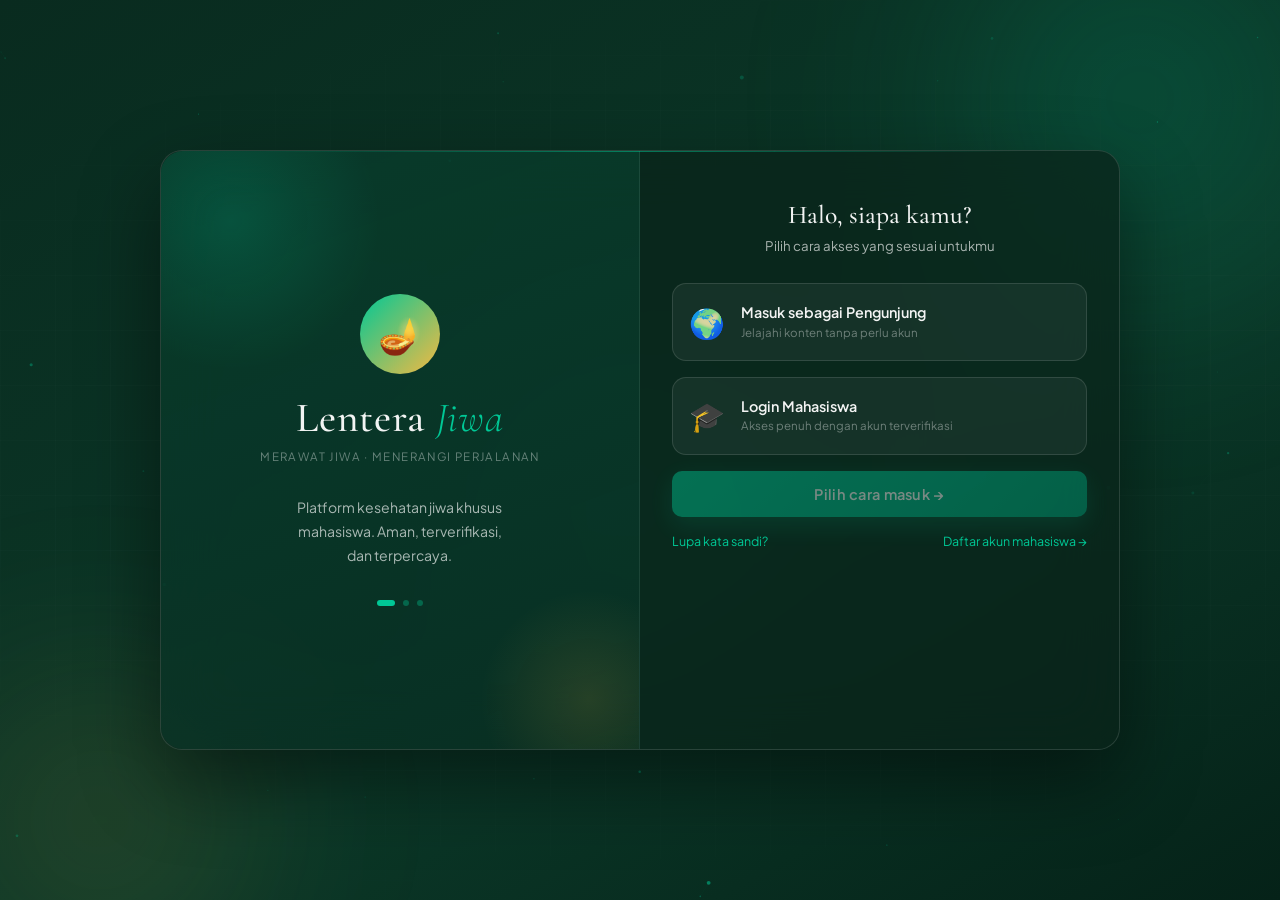
==== commit 2bcdb651: "Auth: connect ke Google Sheets API, login & register async" ====
--- a/login.html
+++ b/login.html
@@ -843,12 +843,13 @@
 }
 
 // ===== LOGIN =====
-function doLogin() {
+async function doLogin() {
   const nf = document.getElementById('lNf');
   const u = g('lU'), p = g('lP');
   if (!u || !p) { sN(nf, 'err', 'Harap isi username dan kata sandi.'); return; }
   if (!caps['lCap']) { sN(nf, 'err', 'Selesaikan verifikasi reCAPTCHA terlebih dahulu.'); return; }
-  const res = LJ_AUTH.login(u, p);
+  sN(nf, 'ok', '⏳ Sedang masuk...');
+  const res = await LJ_AUTH.login(u, p);
   if (!res.ok) { sN(nf, 'err', res.msg); return; }
   sN(nf, 'ok', '✓ Login berhasil! Selamat datang, ' + res.user.nama + ' 👋');
   setTimeout(function() { window.location.href = 'index.html'; }, 1000);
@@ -920,7 +921,7 @@
 }
 
 // ===== SUBMIT REG =====
-function subReg() {
+async function subReg() {
   const nf = document.getElementById('r3Nf');
   const otps = document.querySelectorAll('#scR3 .oti');
   const otp = [...otps].map(i => i.value).join('');
@@ -936,7 +937,8 @@
     univ: document.getElementById('univV').value,
     nim: g('rNIM'), semester: g('rSem')
   };
-  const res = LJ_AUTH.register(regData);
+  sN(nf, 'ok', '⏳ Mendaftarkan akun...');
+  const res = await LJ_AUTH.register(regData);
   if (!res.ok) { sN(nf, 'err', res.msg); return; }
   document.getElementById('sucM').innerHTML = `Akun <strong>Mahasiswa</strong> atas nama <strong>${res.user.nama}</strong> berhasil dibuat!<br>Silakan login untuk melanjutkan.`;
   go('scSuc', 'r');
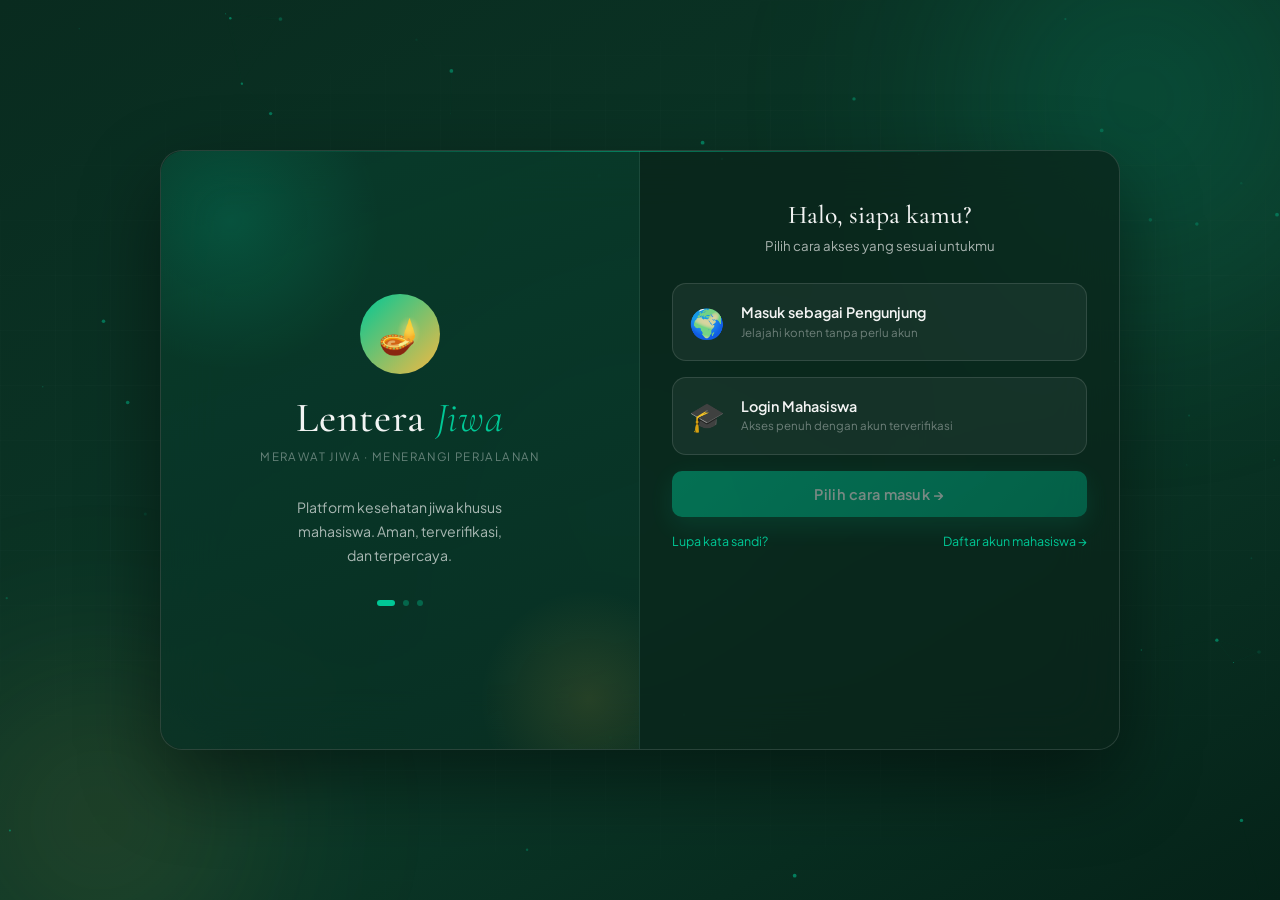
==== commit a8e14747: "Fix: OTP kirim email + verifikasi sebelum register" ====
--- a/login.html
+++ b/login.html
@@ -909,14 +909,17 @@
 }
 
 // ===== VALIDATE STEP 2 =====
-function v2() {
+async function v2() {
   const nf = document.getElementById('r2Nf');
   const pw = g('rP'), pwc = g('rPC'), em = g('rE'), ph = g('rPh');
   if (pw.length < 8) { sN(nf, 'err', 'Kata sandi minimal 8 karakter.'); return; }
   if (pw !== pwc) { sN(nf, 'err', 'Kata sandi tidak cocok.'); return; }
   if (!/^[^@]+@[^@]+\.[^@]{2,}$/.test(em)) { sN(nf, 'err', 'Format email tidak valid.'); return; }
   if (!/^(\+62|62|0)[0-9]{8,13}$/.test(ph.replace(/[-\s]/g, ''))) { sN(nf, 'err', 'Format nomor telepon tidak valid.'); return; }
-  sN(nf, '', '');
+  sN(nf, 'ok', '📩 Mengirim kode OTP ke ' + em + '...');
+  const otpRes = await LJ_AUTH.sendOTP(em);
+  if (!otpRes.ok) { sN(nf, 'err', 'Gagal kirim OTP: ' + otpRes.msg); return; }
+  sN(nf, 'ok', '✅ Kode OTP terkirim ke ' + em);
   goR(3);
 }
 
@@ -925,7 +928,10 @@
   const nf = document.getElementById('r3Nf');
   const otps = document.querySelectorAll('#scR3 .oti');
   const otp = [...otps].map(i => i.value).join('');
-  if (otp.length < 6) { sN(nf, 'err', 'Masukkan kode OTP 6 digit dari email.'); return; }
+  if (otp.length < 5) { sN(nf, 'err', 'Masukkan kode OTP 5 digit dari email.'); return; }
+  sN(nf, 'ok', '⏳ Memverifikasi OTP...');
+  const otpCheck = await LJ_AUTH.verifyOTP(g('rE'), otp);
+  if (!otpCheck.ok) { sN(nf, 'err', otpCheck.msg); return; }
   if (!document.getElementById('ktmF').files[0]) { sN(nf, 'err', 'Upload foto KTM Anda terlebih dahulu.'); return; }
   const exp = mOp === '+' ? mA2 + mB2 : mOp === '-' ? mA2 - mB2 : mA2 * mB2;
   if (parseInt(g('mA')) !== exp) { sN(nf, 'err', 'Jawaban verifikasi keamanan salah. Coba lagi.'); return; }
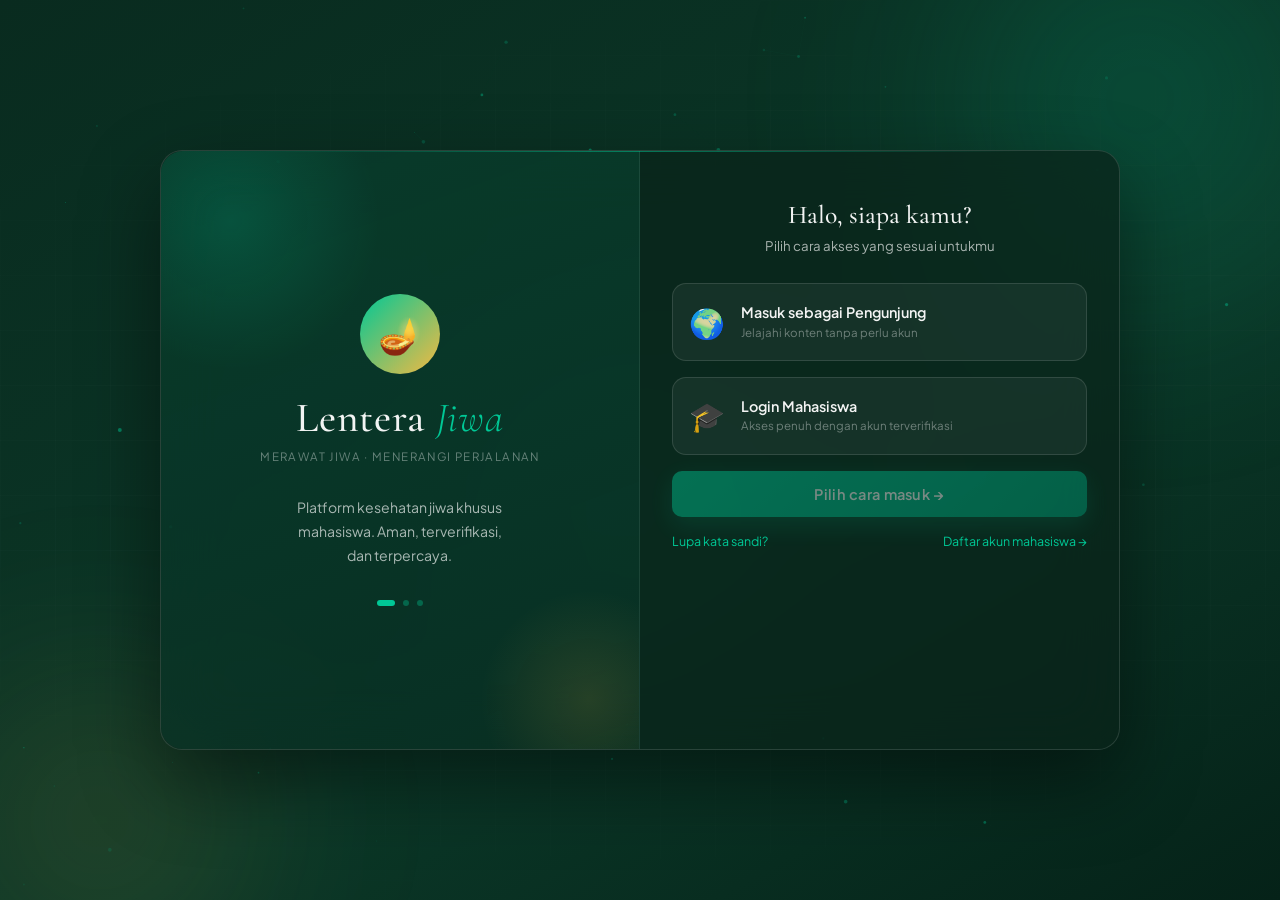
==== commit 1305be01: "Fix OTP 6 digit + keyboard numeric" ====
--- a/login.html
+++ b/login.html
@@ -664,12 +664,12 @@
           <p style="font-size:.77rem;color:var(--teal);font-weight:600;margin-bottom:3px">📧 Kode OTP Email</p>
           <p style="font-size:.72rem;color:var(--text-w3);margin-bottom:9px">Kode 6 digit dikirim ke email Anda</p>
           <div class="otp-row">
-            <input class="iw oti" type="text" maxlength="1" oninput="oN(this,0)">
-            <input class="iw oti" type="text" maxlength="1" oninput="oN(this,1)">
-            <input class="iw oti" type="text" maxlength="1" oninput="oN(this,2)">
-            <input class="iw oti" type="text" maxlength="1" oninput="oN(this,3)">
-            <input class="iw oti" type="text" maxlength="1" oninput="oN(this,4)">
-            <input class="iw oti" type="text" maxlength="1" oninput="oN(this,5)">
+            <input class="iw oti" type="text" inputmode="numeric" pattern="[0-9]*" maxlength="1" oninput="oN(this,0)">
+            <input class="iw oti" type="text" inputmode="numeric" pattern="[0-9]*" maxlength="1" oninput="oN(this,1)">
+            <input class="iw oti" type="text" inputmode="numeric" pattern="[0-9]*" maxlength="1" oninput="oN(this,2)">
+            <input class="iw oti" type="text" inputmode="numeric" pattern="[0-9]*" maxlength="1" oninput="oN(this,3)">
+            <input class="iw oti" type="text" inputmode="numeric" pattern="[0-9]*" maxlength="1" oninput="oN(this,4)">
+            <input class="iw oti" type="text" inputmode="numeric" pattern="[0-9]*" maxlength="1" oninput="oN(this,5)">
           </div>
           <p style="font-size:.7rem;color:var(--text-w3)">Tidak terima? <a onclick="resOtp()" style="color:var(--teal);cursor:pointer">Kirim ulang</a></p>
         </div>
@@ -928,7 +928,7 @@
   const nf = document.getElementById('r3Nf');
   const otps = document.querySelectorAll('#scR3 .oti');
   const otp = [...otps].map(i => i.value).join('');
-  if (otp.length < 5) { sN(nf, 'err', 'Masukkan kode OTP 5 digit dari email.'); return; }
+  if (otp.length < 6) { sN(nf, 'err', 'Masukkan kode OTP 6 digit dari email.'); return; }
   sN(nf, 'ok', '⏳ Memverifikasi OTP...');
   const otpCheck = await LJ_AUTH.verifyOTP(g('rE'), otp);
   if (!otpCheck.ok) { sN(nf, 'err', otpCheck.msg); return; }
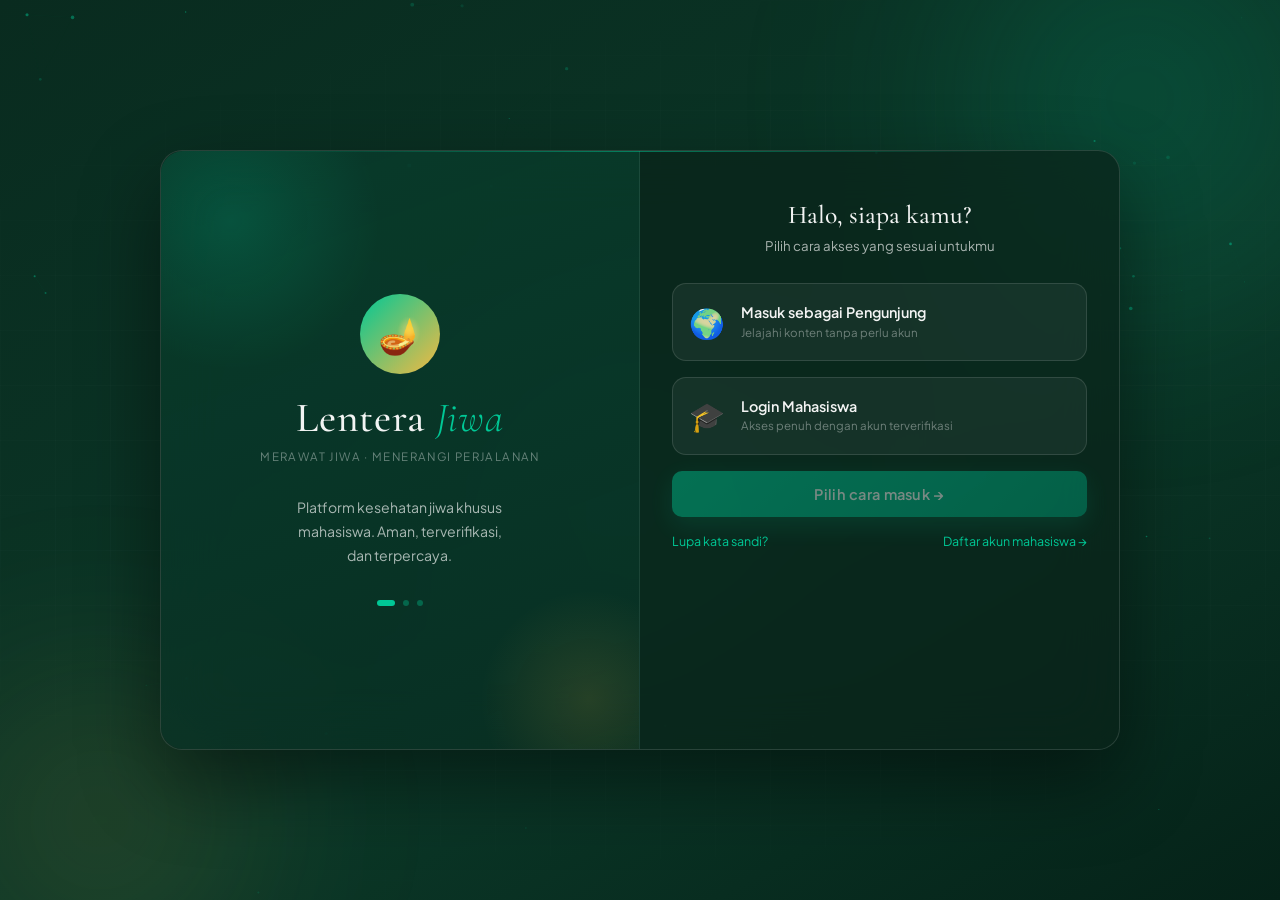
==== commit 42618d52: "Fix: auto login setelah register" ====
--- a/login.html
+++ b/login.html
@@ -712,7 +712,7 @@
           <div class="suc-ic">✓</div>
           <div class="suc-t">Berhasil! 🎉</div>
           <p class="suc-m" id="sucM"></p>
-          <button class="btn btn-p" onclick="go('scW','l');resetAll()" style="max-width:240px;margin:0 auto">Masuk Sekarang →</button>
+          <button class="btn btn-p" onclick="window.location.href='index.html'" style="max-width:240px;margin:0 auto">Masuk Sekarang →</button>
           <p style="font-size:.72rem;color:var(--text-w3);margin-top:.9rem">Periksa email untuk tautan aktivasi akun</p>
         </div>
       </div>
@@ -892,11 +892,10 @@
 }
 
 // ===== VALIDATE STEP 1 =====
-function v1() {
+async function v1() {
   const nf = document.getElementById('r1Nf');
   const u = g('rU'), nm = g('rN'), kt = g('rK'), ag = g('rA');
   if (!u || u.length < 4) { sN(nf, 'err', 'Username minimal 4 karakter.'); return; }
-  if (TAKEN.includes(u.toLowerCase())) { sN(nf, 'err', 'Username sudah dipakai orang lain.'); return; }
   if (!nm) { sN(nf, 'err', 'Nama lengkap harus diisi.'); return; }
   if (!kt) { sN(nf, 'err', 'Tempat tinggal harus diisi.'); return; }
   if (!ag || +ag < 15 || +ag > 80) { sN(nf, 'err', 'Usia harus antara 15–80 tahun.'); return; }
@@ -904,6 +903,9 @@
   if (!document.getElementById('univV').value) { sN(nf, 'err', 'Pilih universitas Anda.'); return; }
   if (!g('rSem')) { sN(nf, 'err', 'Pilih semester.'); return; }
   if (!g('rNIM')) { sN(nf, 'err', 'NIM harus diisi.'); return; }
+  sN(nf, 'ok', '⏳ Memeriksa ketersediaan username...');
+  const chk = await LJ_AUTH.checkUsername(u);
+  if (!chk.ok) { sN(nf, 'err', chk.msg); return; }
   sN(nf, '', '');
   goR(2);
 }
@@ -943,10 +945,17 @@
     univ: document.getElementById('univV').value,
     nim: g('rNIM'), semester: g('rSem')
   };
+  sN(nf, 'ok', '⏳ Mengupload foto KTM...');
+  const ktmFile = document.getElementById('ktmF').files[0];
+  const uploadRes = await LJ_AUTH.uploadPhoto(ktmFile);
+  if (!uploadRes.ok) { sN(nf, 'err', 'Gagal upload foto KTM: ' + uploadRes.msg); return; }
+  regData.ktmUrl = uploadRes.url;
   sN(nf, 'ok', '⏳ Mendaftarkan akun...');
   const res = await LJ_AUTH.register(regData);
   if (!res.ok) { sN(nf, 'err', res.msg); return; }
-  document.getElementById('sucM').innerHTML = `Akun <strong>Mahasiswa</strong> atas nama <strong>${res.user.nama}</strong> berhasil dibuat!<br>Silakan login untuk melanjutkan.`;
+  // Auto login setelah register
+  const loginRes = await LJ_AUTH.login(regData.username, regData.password);
+  document.getElementById('sucM').innerHTML = `Akun <strong>Mahasiswa</strong> atas nama <strong>${res.user.nama}</strong> berhasil dibuat!<br>Kamu sudah masuk secara otomatis.`;
   go('scSuc', 'r');
   confetti();
 }
